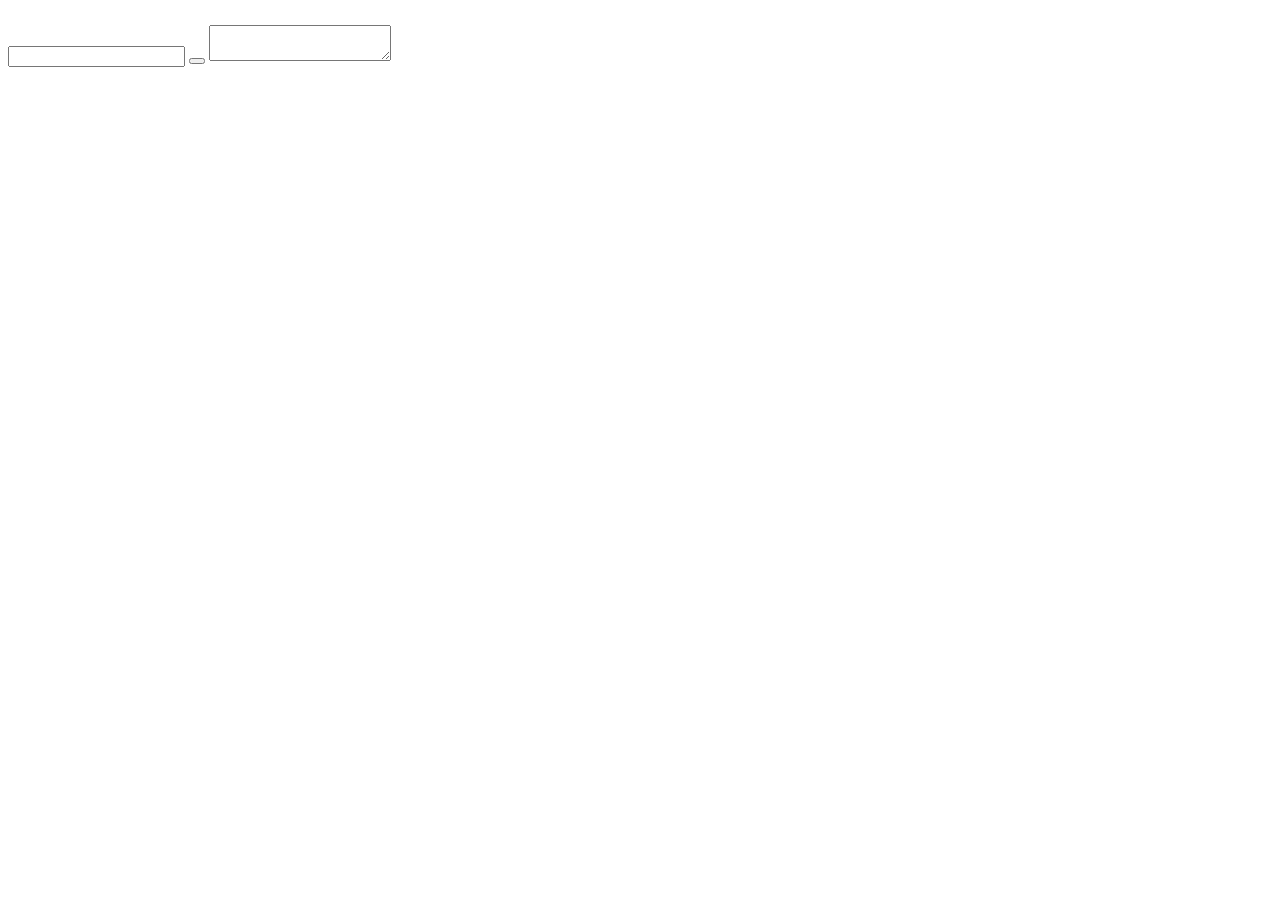
==== index.html @ dfd1ff41 "2- Commit: mudanças" ====
<!DOCTYPE html>
<html lang="pt-br">
<head>
    <meta charset="UTF-8">
    <meta name="viewport" content="width=device-width, initial-scale=1.0">
    <title>Vinharia Agnello</title>
    <!-- Inserção de meta tags no `<head>`: -->
    <!-- `meta keywords` -->
    <!-- `meta description` -->
</head>
<body>
    <!-- Uso de headings (`h1` a `h6`) e parágrafos -->
    <h1> </h1>
    <h2> </h2>
    <h3> </h3>
    <h4> </h4>
    <h5> </h5>
    <h6> </h6>

    <p> </p>

    <!-- Pelo menos uma lista (`ul` ou `ol`) -->
    <ul> </ul> 
    <!--  OU  -->
    <ol> </ol> 

    <!-- Pelo menos uma tabela HTML -->
    <table> </table> 

    <!-- Um formulário de contato com: -->
    <input type="text">         <!-- `input` para nome e e-mail -->
    <label for=""></label>      <!-- Uso de `label` associado aos campos -->
    
    <button> </button>          <!-- `button` de envio -->

    <textarea name="" id=""></textarea>   <!-- `textarea` para mensagem -->


    <!-- >Uso de tags semânticas: `header`, `main`, `nav`, `footer`, `section`, etc. -->
     <header> </header>
     <main> </main>
     <nav> </nav>
     <footer> </footer>
     <section> </section>

</body>
</html>
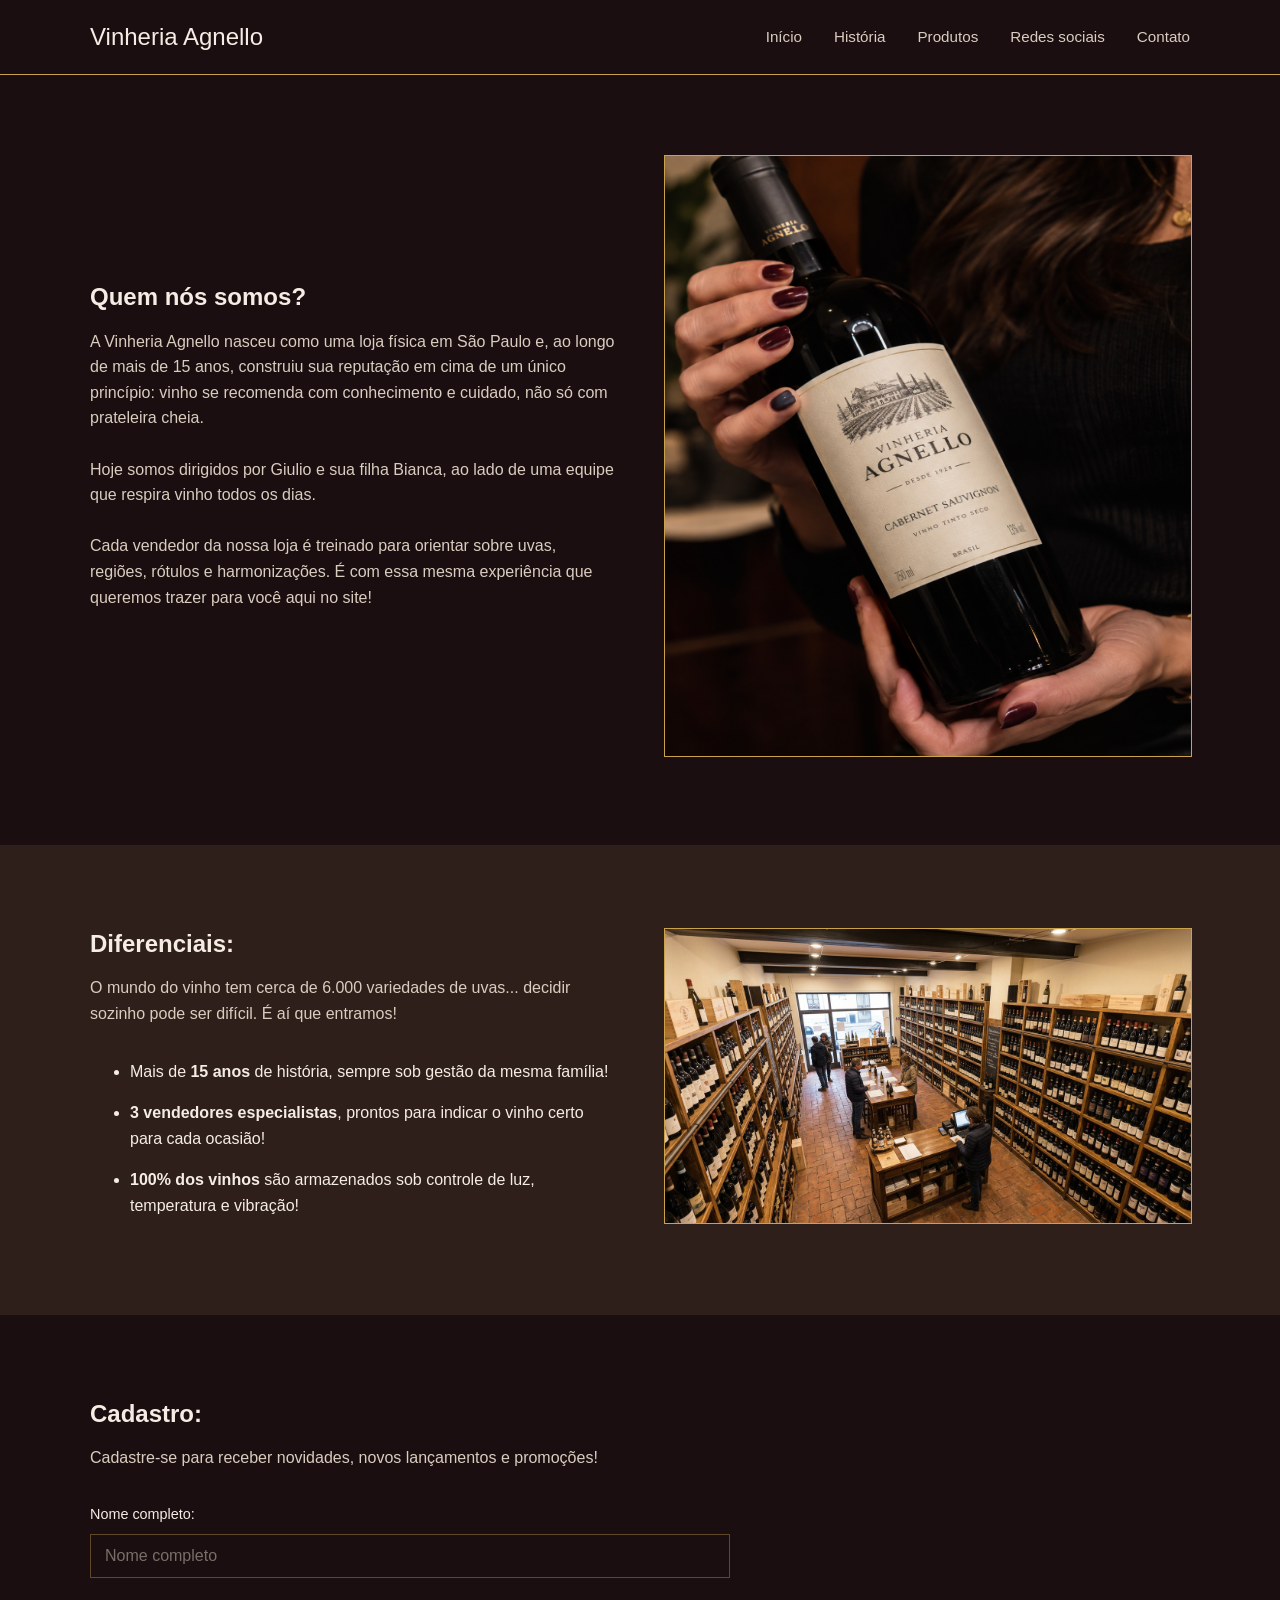
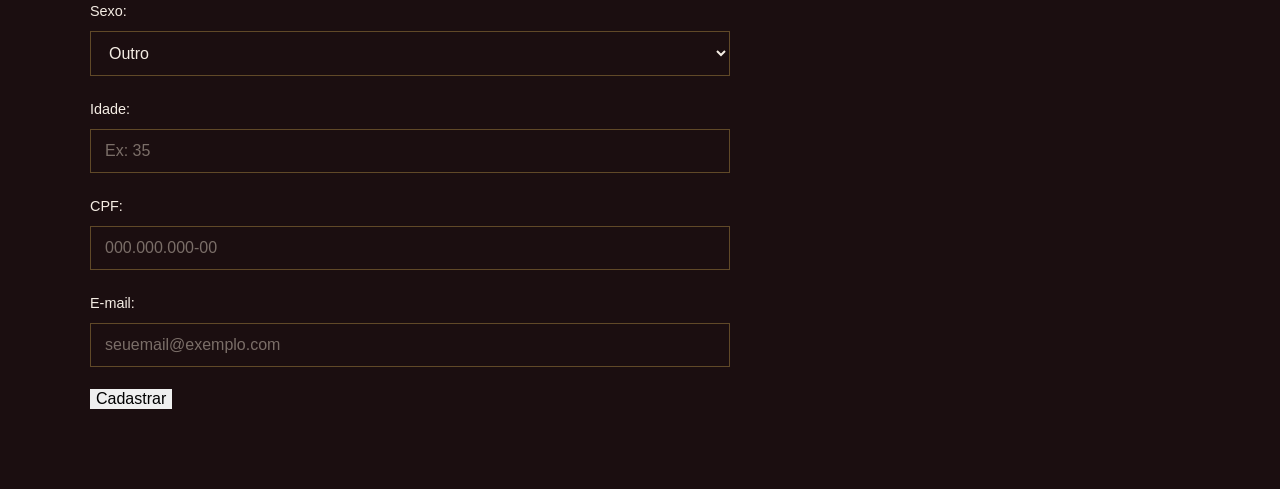
==== commit fd73363c: "3- Commit: Programando Index e a primeira página" ====
--- a/index.html
+++ b/index.html
@@ -3,45 +3,124 @@
 <head>
     <meta charset="UTF-8">
     <meta name="viewport" content="width=device-width, initial-scale=1.0">
-    <title>Vinharia Agnello</title>
-    <!-- Inserção de meta tags no `<head>`: -->
-    <!-- `meta keywords` -->
-    <!-- `meta description` -->
+    <link rel="stylesheet" href="src/css/style.css" /> 
+    <title>Vinheria Agnello: Vinhos e Consultoria Especializada em São Paulo</title>                         
 </head>
-<body>
-    <!-- Uso de headings (`h1` a `h6`) e parágrafos -->
-    <h1> </h1>
-    <h2> </h2>
-    <h3> </h3>
-    <h4> </h4>
-    <h5> </h5>
-    <h6> </h6>
+<body class="pagina">                                                              
+    <!-- links das outras páginas -->
+    <header class="cabecalho">                                                
+        <div class="container barraNavegacao">
+            <a href="index.html" class="marca">Vinheria <span>Agnello</span></a>
+            <nav aria-label="Navegação principal">
+                <ul class="menuPrincipal">
+                    <li><a href="index.html" aria-current="page">Início</a></li>
+                    <li><a href="src/pages/pag1Historia.html">História</a></li>
+                    <li><a href="src/pages/pag2Produtos.html">Produtos</a></li>
+                    <li><a href="src/pages/pag3RedesSociais.html">Redes sociais</a></li>
+                    <li><a href="src/pages/pag4Contatos.html">Contato</a></li>
+                </ul>
+            </nav>
+        </div>
+    </header>
+    <!-- -------------------------------------------------------------------------------------------- -->
+    
+    <main>
+        <!-- mini apresentação -->
+        <section class="secao">  
+            <div class="container gradeSobre">
+                <div>
+                    <div class="cabecalhoSecao">
+                        <h1>Quem nós somos?</h1>
+                        <p> A Vinheria Agnello nasceu como uma loja física em São Paulo e, ao longo de mais de 15 anos, construiu sua reputação
+                            em cima de um único princípio: vinho se recomenda com conhecimento e cuidado, não só com prateleira cheia. </p> <br>
+                        <p> Hoje somos dirigidos por Giulio e sua filha Bianca, ao lado de uma equipe que respira vinho todos os dias. </p> <br>
+                        <p> Cada vendedor da nossa loja é treinado para orientar sobre uvas, regiões, rótulos e harmonizações. É com essa mesma
+                            experiência que queremos trazer para você aqui no site! </p> 
+                    </div>
+                </div>
+                <div>
+                    <img src="src/assets/imgs/segurando-vinho.png" width="500" height="600"/>
+                </div>
+            </div>
+        </section>
+        <!-- ---------------------------------------------------------------------------------------- -->
 
-    <p> </p>
+        <!-- o diferecial da empresa -->
+        <section class="secao secaoAlt">
+            <div class="container gradeSobre">
+                <div>
 
-    <!-- Pelo menos uma lista (`ul` ou `ol`) -->
-    <ul> </ul> 
-    <!--  OU  -->
-    <ol> </ol> 
+                    <div class="cabecalhoSecao">
+                        <h2>Diferenciais:</h2>
+                        <p>O mundo do vinho tem cerca de 6.000 variedades de uvas... decidir sozinho pode ser difícil. É aí que entramos!</p>
+                    </div>
 
-    <!-- Pelo menos uma tabela HTML -->
-    <table> </table> 
+                    <ul class="listaDiferenciais">
+                        <li>
+                            <p> Mais de <strong>15 anos</strong> de história, sempre sob gestão da mesma família!</p>
+                        </li>
 
-    <!-- Um formulário de contato com: -->
-    <input type="text">         <!-- `input` para nome e e-mail -->
-    <label for=""></label>      <!-- Uso de `label` associado aos campos -->
-    
-    <button> </button>          <!-- `button` de envio -->
+                        <li>
+                            <p> <strong>3 vendedores especialistas</strong>, prontos para indicar o vinho certo para cada ocasião!</p>
+                        </li>
+                        
+                        <li>
+                            <p> <strong>100% dos vinhos</strong> são armazenados sob controle de luz, temperatura e vibração!</p>
+                        </li>
+                    </ul>
+                </div>
+                <div>
+                    <img src="src/assets/imgs/interior-fora.png" />
+                </div>
+            </div>
+        </section>
+        <!-- ---------------------------------------------------------------------------------------- -->
 
-    <textarea name="" id=""></textarea>   <!-- `textarea` para mensagem -->
+        <!-- campo do formuláio -->
+        <section class="secao" id="cadastro">
+            <div class="container">
 
+                <div class="cabecalhoSecao">
+                    <h2>Cadastro:</h2>
+                    <p>Cadastre-se para receber novidades, novos lançamentos e promoções!</p>
+                </div>
 
-    <!-- >Uso de tags semânticas: `header`, `main`, `nav`, `footer`, `section`, etc. -->
-     <header> </header>
-     <main> </main>
-     <nav> </nav>
-     <footer> </footer>
-     <section> </section>
+                <form class="formularioCadastro">
+                    <div class="campo">
+                        <label for="nome">Nome completo:</label>
+                        <input type="text" id="nome" name="nome" placeholder="Nome completo" required />
+                    </div>
 
+                    <div class="campo">
+                        <label for="sexo">Sexo:</label>
+                        <select id="sexo" name="sexo" required>
+                            <option value="outro">Outro</option>
+                            <option value="feminino">Feminino</option>
+                            <option value="masculino">Masculino</option>
+                        </select>
+                    </div>
+
+                    <div class="campo">
+                        <label for="idade">Idade:</label>
+                        <input type="number" id="idade" name="idade" min="18" max="120" placeholder="Ex: 35" required />
+                    </div>
+
+                    <div class="campo">
+                        <label for="cpf">CPF:</label>
+                        <input type="text" id="cpf" name="cpf" placeholder="000.000.000-00" inputmode="numeric" required />
+                    </div>
+
+                    <div class="campo">
+                        <label for="email">E-mail:</label>
+                        <input type="email" id="email" name="email" placeholder="seuemail@exemplo.com" required />
+                    </div>
+
+                    <button type="submit" class="botao">Cadastrar</button>
+
+                </form>
+            </div>
+        </section>
+        <!-- ---------------------------------------------------------------------------------------- -->
+  </main>
 </body>
 </html>
--- a/src/css/style.css
+++ b/src/css/style.css
@@ -0,0 +1,137 @@
+/* estilo da página */
+.pagina {
+  margin: 0;                         
+  background-color: #1b0e10;     
+  color: #f5ede4;                  
+  font-family: "Inter", sans-serif;  
+  line-height: 1.6;                  
+}
+
+/* ------------------------------------------------------------------------------------------------------------ */
+
+/* estilo do cabeçalho, da página e da diferenciação */
+.cabecalho {
+  background-color: #1b0e10;
+  border-bottom: 1px solid #c9a24b;  
+  padding: 18px 0;                    
+}
+
+.barraNavegacao {
+  display: flex;                    
+  align-items: center;
+  justify-content: space-between;   
+  max-width: 1100px;               
+  margin: 0 auto;
+  padding: 0 24px;                  
+}
+
+.marca {
+  font-size: 1.5rem;
+  color: #f5ede4;
+  text-decoration: none;   
+}
+
+.menuPrincipal {
+  list-style: none;  
+  display: flex;      
+  gap: 32px;
+  margin: 0;
+  padding: 0;
+}
+
+.menuPrincipal a {
+  color: #d9cdbf;
+  text-decoration: none;
+  font-size: 0.95rem;
+}
+
+/* ------------------------------------------------------------------------------------------------------------ */
+
+/* estilo da diferenciação */
+
+.container {
+  max-width: 1100px;
+  margin: 0 auto;
+  padding: 0 24px;
+}
+
+.secao {
+  padding: 80px 0;
+}
+
+.secaoAlt {
+  background-color: #2e1f1a;
+}
+
+.cabecalhoSecao {
+  max-width: 60ch;
+  margin-bottom: 32px;
+}
+
+.cabecalhoSecao h1, .cabecalhoSecao h2 {
+  color: #f5ede4;
+  margin: 0 0 12px;
+}
+
+.cabecalhoSecao p {
+  color: #d9cdbf;
+  margin: 0;
+}
+
+.gradeSobre {
+  display: grid;
+  grid-template-columns: 1fr 1fr;
+  gap: 48px;
+  align-items: center;
+}
+
+.gradeSobre img {
+  width: 100%;
+  border: 1px solid #c9a24b;
+}
+
+/* ------------------------------------------------------------------------------------------------------------ */
+
+/* estilo do questionário */
+
+.formularioCadastro {
+  max-width: 640px;
+  display: grid;
+  gap: 22px;
+}
+
+.campo {
+  display: grid;
+  gap: 8px;
+}
+
+.campo label {
+  font-size: 0.9rem;
+  color: var(--cor-dourado);
+}
+
+.campo input, .campo select {
+  background-color: var(--cor-fundo);
+  border: 1px solid rgba(201, 162, 75, 0.4);
+  color: var(--cor-papel);
+  font-family: var(--fonte-corpo);
+  font-size: 1rem;
+  padding: 12px 14px;
+}
+
+.campo input::placeholder {
+  color: rgba(217, 205, 191, 0.5);
+}
+
+.formularioCadastro .botao {
+  justify-self: start;
+  border: none;
+  font-size: 1rem;
+}
+
+#sexo option {
+  background-color: #2e1f1a;
+  color: #f5ede4;
+}
+
+/* ------------------------------------------------------------------------------------------------------------ */
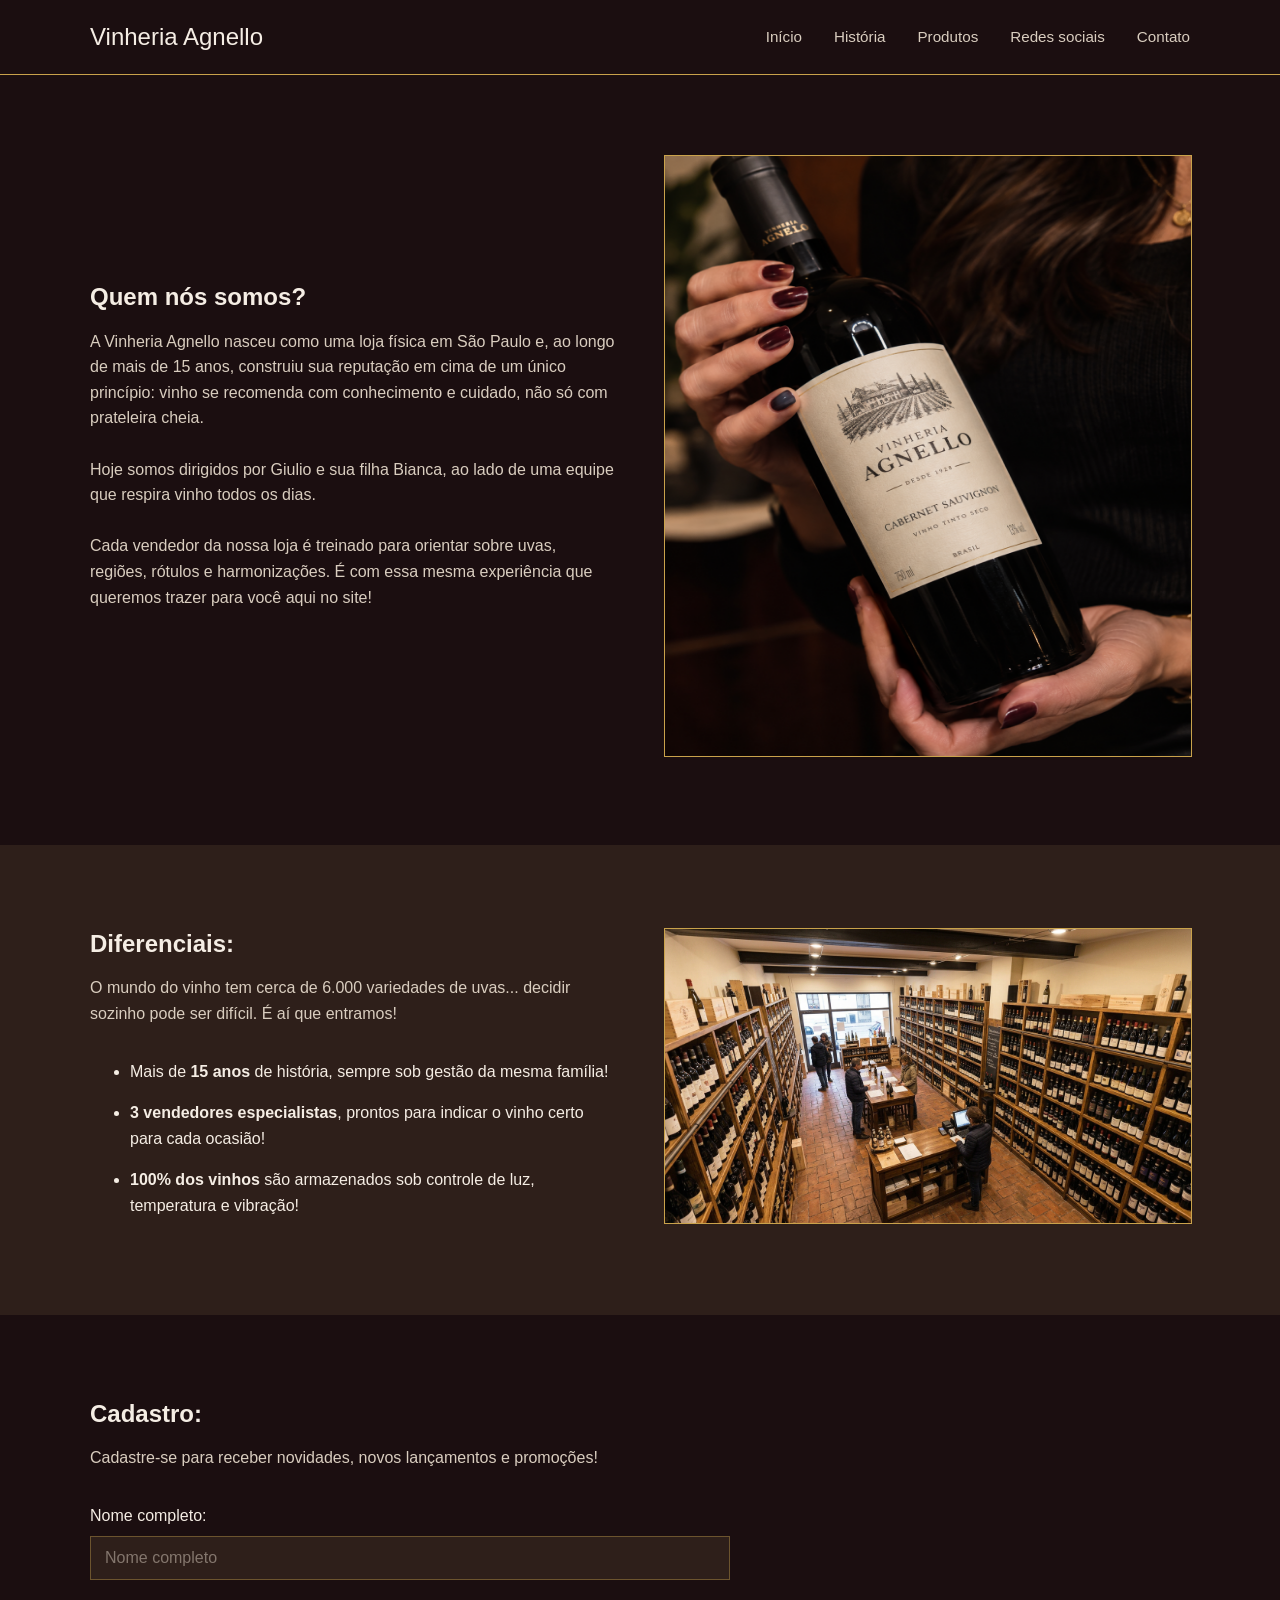
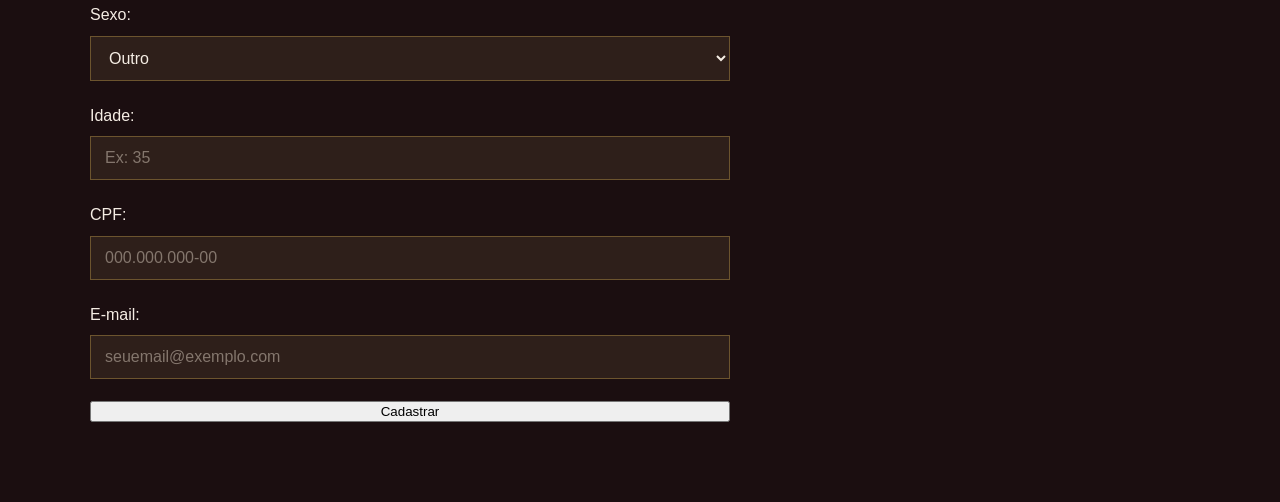
==== commit 5d0166fa: "9- Commit: Atualizando udo" ====
--- a/index.html
+++ b/index.html
@@ -3,6 +3,8 @@
 <head>
     <meta charset="UTF-8">
     <meta name="viewport" content="width=device-width, initial-scale=1.0">
+    <meta name="description" content="Vinheria Agnello: vinhos e consultoria especializada em São Paulo. Conheça a loja e cadastre-se para receber novidades.">
+    <meta name="keywords" content="vinheria, vinhos, São Paulo, consultoria de vinhos, harmonização, Agnello">
     <link rel="stylesheet" href="src/css/style.css" /> 
     <title>Vinheria Agnello: Vinhos e Consultoria Especializada em São Paulo</title>                         
 </head>
@@ -115,7 +117,7 @@
                         <input type="email" id="email" name="email" placeholder="seuemail@exemplo.com" required />
                     </div>
 
-                    <button type="submit" class="botao">Cadastrar</button>
+                    <button type="submit">Cadastrar</button>
 
                 </form>
             </div>
--- a/src/css/style.css
+++ b/src/css/style.css
@@ -1,4 +1,4 @@
-/* estilo da página */
+/* estilo das páginas */
 .pagina {
   margin: 0;                         
   background-color: #1b0e10;     
@@ -9,7 +9,7 @@
 
 /* ------------------------------------------------------------------------------------------------------------ */
 
-/* estilo do cabeçalho, da página e da diferenciação */
+/* estilo utilizados na página: index e etc */
 .cabecalho {
   background-color: #1b0e10;
   border-bottom: 1px solid #c9a24b;  
@@ -45,10 +45,6 @@
   font-size: 0.95rem;
 }
 
-/* ------------------------------------------------------------------------------------------------------------ */
-
-/* estilo da diferenciação */
-
 .container {
   max-width: 1100px;
   margin: 0 auto;
@@ -90,10 +86,6 @@
   border: 1px solid #c9a24b;
 }
 
-/* ------------------------------------------------------------------------------------------------------------ */
-
-/* estilo do questionário */
-
 .formularioCadastro {
   max-width: 640px;
   display: grid;
@@ -105,33 +97,173 @@
   gap: 8px;
 }
 
-.campo label {
-  font-size: 0.9rem;
+.listaContato strong {
+  display: block;
+  color: #c9a24b;
+  font-size: 0.85rem;
+  margin-bottom: 4px;
+  font-weight: 500;
+}
+
+.listaContato span {
+  color: #d9cdbf;
+}
+
+.campo textarea {
+  background-color: #1b0e10;
+  border: 1px solid rgba(201, 162, 75, 0.4);
+  color: #f5ede4;
+  font-family: "Inter", sans-serif;
+  font-size: 1rem;
+  padding: 12px 14px;
+  resize: vertical;
+  min-height: 120px;
+}
+
+.campo input::placeholder {
+  color: rgba(217, 205, 191, 0.5);
+}
+
+#sexo option {
+  background-color: #2e1f1a;
+  color: #f5ede4;
+}
+
+.campo input, .campo select, .campo textarea {
+  background-color: #2e1f1a;
+  border: 1px solid rgba(201, 162, 75, 0.4);
+  color: #f5ede4;
+  font-family: "Inter", sans-serif;
+  font-size: 1rem;
+  padding: 12px 14px;
+}
+
+/* ------------------------------------------------------------------------------------------------------------ */
+
+/* estilo utilizados na página: contato  */
+
+.gradeContato {
+  display: grid;
+  grid-template-columns: 1fr 1fr;
+  gap: 56px;
+}
+
+.listaContato {
+  list-style: none;
+  margin: 0 0 32px;
+  padding: 0;
+}
+
+.gradeContato img {
+  width: 100%;
+  height: auto;
+  border: 1px solid #c9a24b;
+}
+
+.listaContato li {
+  padding: 16px 0;
+  border-bottom: 1px solid rgba(201, 162, 75, 0.2);
+}
+
+.listaContato strong {
+  display: block;
   color: var(--cor-dourado);
-}
-
-.campo input, .campo select {
+  font-size: 0.85rem;
+  margin-bottom: 4px;
+  font-weight: 500;
+}
+
+.listaContato span {
+  color: var(--cor-texto-suave);
+}
+
+.campo textarea {
   background-color: var(--cor-fundo);
   border: 1px solid rgba(201, 162, 75, 0.4);
   color: var(--cor-papel);
   font-family: var(--fonte-corpo);
   font-size: 1rem;
   padding: 12px 14px;
-}
-
-.campo input::placeholder {
-  color: rgba(217, 205, 191, 0.5);
-}
-
-.formularioCadastro .botao {
-  justify-self: start;
-  border: none;
-  font-size: 1rem;
-}
-
-#sexo option {
-  background-color: #2e1f1a;
-  color: #f5ede4;
+  resize: vertical;
+  min-height: 120px;
+}
+
+/* ------------------------------------------------------------------------------------------------------------ */
+
+/* estilo utilizados na página: redes sociais */
+
+.redesLayout {
+    display: grid;
+    grid-template-columns: 1fr 1fr;
+    gap: 48px;
+    align-items: center;
+}
+
+.redesImagem {
+    margin: 0;
+}
+
+.redesImagem img {
+    width: 100%;
+    height: auto;
+    display: block;
+    border-radius: 12px;
+    object-fit: cover;
+}
+
+.videoRedes {
+  max-width: 800px;
+  aspect-ratio: 16 / 9;
+}
+
+.videoRedes iframe {
+  width: 100%;
+  height: 100%;
+  border: 0;
+}
+
+/* ------------------------------------------------------------------------------------------------------------ */
+
+/* estilo estilo utilizados na página: produtos */
+
+.cartaoHarmonizacao {
+  background-color: #2e1f1a;
+  border: 1px solid rgba(201, 162, 75, 0.4);
+  padding: 20px 24px;
+  margin-bottom: 20px;
+}
+
+.cartaoHarmonizacao h3 {
+  margin: 0 0 12px;
+  font-size: 1.3rem;
+  color: #c9a24b;
+}
+
+.grupoHarmonizacao {
+  padding: 14px 0;
+  border-top: 1px solid rgba(201, 162, 75, 0.2);
+}
+
+.grupoHarmonizacao h4 {
+  margin: 0 0 4px;
+  font-size: 1.1rem;
+  color: #f5ede4;
+}
+
+.grupoHarmonizacao h5 {
+  margin: 0 0 8px;
+  font-size: 1rem;
+  font-weight: 400;
+  color: #d9cdbf;
+}
+
+.grupoHarmonizacao h6 {
+  margin: 0;
+  font-size: 0.8rem;
+  font-weight: 500;
+  letter-spacing: 0.06em;
+  text-transform: uppercase;
+  color: #c9a24b;
 }
 
 /* ------------------------------------------------------------------------------------------------------------ */
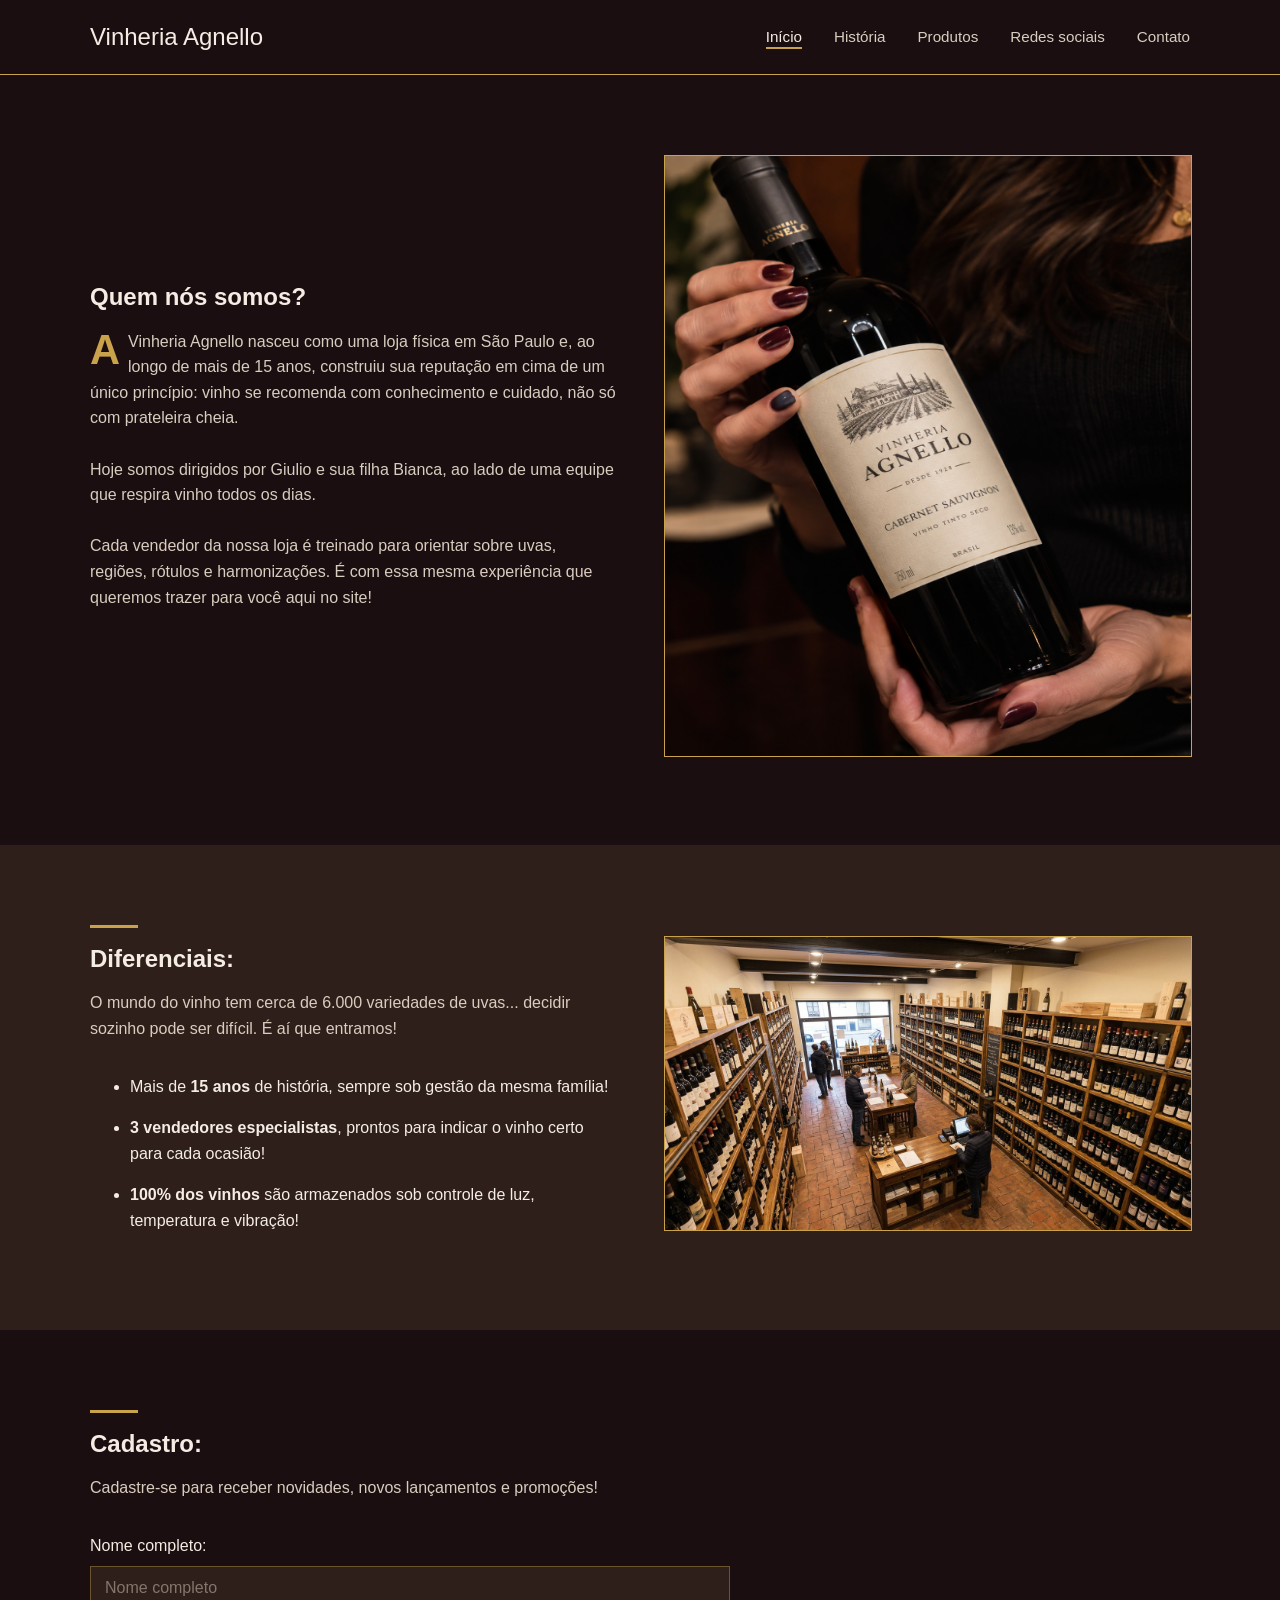
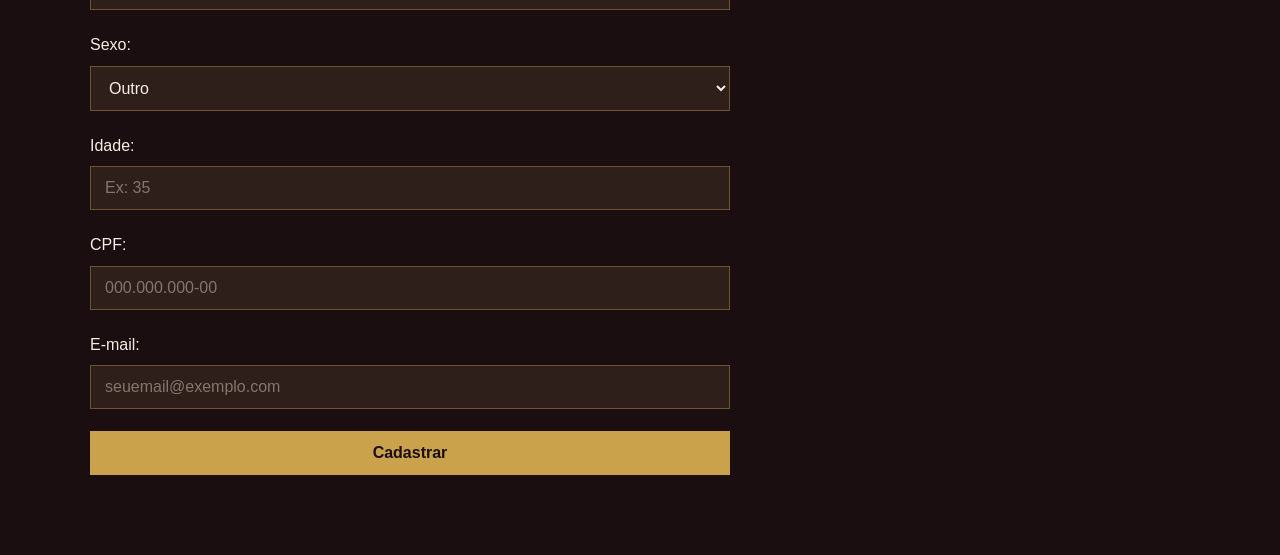
==== commit 5d526e02: "12- Commit: programando 'efeitos.css' e modificações no index e as outras quatro páginas" ====
--- a/index.html
+++ b/index.html
@@ -6,6 +6,7 @@
     <meta name="description" content="Vinheria Agnello: vinhos e consultoria especializada em São Paulo. Conheça a loja e cadastre-se para receber novidades.">
     <meta name="keywords" content="vinheria, vinhos, São Paulo, consultoria de vinhos, harmonização, Agnello">
     <link rel="stylesheet" href="src/css/style.css" /> 
+    <link rel="stylesheet" href="src/css/efeitos.css">
     <title>Vinheria Agnello: Vinhos e Consultoria Especializada em São Paulo</title>                         
 </head>
 <body class="pagina">                                                              
--- a/src/css/efeitos.css
+++ b/src/css/efeitos.css
@@ -0,0 +1,225 @@
+/* animação das páginas */
+
+@keyframes entradaSuave {
+  from {
+    opacity: 0;
+    transform: translateY(24px);
+  }
+  to {
+    opacity: 1;
+    transform: translateY(0);
+  }
+}
+
+@keyframes pulsar {
+  0%, 100% {
+    color: #f5ede4;
+    text-shadow: 0 0 0 rgba(201, 162, 75, 0);
+  }
+  50% {
+    color: #c9a24b;
+    text-shadow: 0 0 10px rgba(201, 162, 75, 0.8);
+  }
+}
+
+.secao .container {
+  animation: entradaSuave 0.8s ease-out both;
+}
+
+.ultimasUnidades {
+  animation: pulsar 2s ease-in-out infinite;
+  font-weight: 600;
+}
+
+/* ------------------------------------------------------------------------------------------------------------ */
+
+/* pseudo-elementos */
+
+::selection {
+  background-color: #c9a24b;
+  color: #1b0e10;
+}
+
+.menuPrincipal a {
+  position: relative;
+  padding-bottom: 4px;
+  transition: color 0.3s ease;
+}
+
+.menuPrincipal a::after {
+  content: "";
+  position: absolute;
+  left: 0;
+  bottom: 0;
+  width: 100%;
+  height: 2px;
+  background-color: #c9a24b;
+  transform: scaleX(0);            
+  transform-origin: left;
+  transition: transform 0.3s ease;
+}
+
+.menuPrincipal a:hover::after, .menuPrincipal a[aria-current="page"]::after {
+  transform: scaleX(1);
+}
+
+.cabecalhoSecao h2::before {
+  content: "";
+  display: block;
+  width: 48px;
+  height: 3px;
+  margin-bottom: 12px;
+  background-color: #c9a24b;
+  transition: width 0.4s ease;
+}
+
+.cabecalhoSecao:hover h2::before {
+  width: 96px;
+}
+
+.gradeSobre .cabecalhoSecao h1 + p::first-letter {
+  font-size: 2.6rem;
+  font-weight: 700;
+  color: #c9a24b;
+  float: left;
+  line-height: 1;
+  margin-right: 8px;
+}
+
+/* ------------------------------------------------------------------------------------------------------------ */
+
+/* pseudo-classes e transições */
+
+.menuPrincipal a:not([aria-current="page"]):hover {
+  color: #c9a24b;
+}
+
+.menuPrincipal a[aria-current="page"] {
+  color: #f5ede4;
+}
+
+.marca {
+  transition: color 0.3s ease;
+}
+
+.marca:hover {
+  color: #c9a24b;
+}
+
+.campo input, .campo select, .campo textarea {
+  transition: border-color 0.3s ease, box-shadow 0.3s ease;
+}
+
+.campo input:focus, .campo select:focus, .campo textarea:focus {
+  outline: none;
+  border-color: #c9a24b;
+  box-shadow: 0 0 0 3px rgba(201, 162, 75, 0.25);
+}
+
+button {
+  background-color: #c9a24b;
+  color: #1b0e10;
+  border: 1px solid #c9a24b;
+  font-family: "Inter", sans-serif;
+  font-size: 1rem;
+  font-weight: 600;
+  padding: 12px 24px;
+  cursor: pointer;
+  transition: background-color 0.3s ease, color 0.3s ease,
+              transform 0.2s ease, box-shadow 0.3s ease;
+}
+
+button:hover {
+  background-color: transparent;
+  color: #c9a24b;
+  transform: scale(1.05);            /* TRANSFORMAÇÃO 2: scale */
+  box-shadow: 0 6px 16px rgba(0, 0, 0, 0.4);
+}
+
+button:active {
+  transform: scale(0.97);
+}
+
+button:focus-visible, a:focus-visible {
+  outline: 2px solid #c9a24b;
+  outline-offset: 3px;
+}
+
+.cabecalhoSecao a {
+  color: #c9a24b;
+  transition: color 0.3s ease;
+}
+
+.cabecalhoSecao a:hover {
+  color: #f5ede4;
+}
+
+.cartaoHarmonizacao {
+  transition: transform 0.3s ease, box-shadow 0.3s ease, border-color 0.3s ease;
+}
+
+.cartaoHarmonizacao:hover {
+  transform: translateY(-6px);       
+  border-color: #c9a24b;
+  box-shadow: 0 10px 24px rgba(0, 0, 0, 0.5);
+}
+
+.gradeSobre img, .gradeContato img, .redesImagem img {
+  transition: transform 0.4s ease, box-shadow 0.4s ease;
+}
+
+.gradeSobre img:hover, .gradeContato img:hover, .redesImagem img:hover {
+  transform: scale(1.03);
+  box-shadow: 0 10px 28px rgba(0, 0, 0, 0.5);
+}
+
+/* ------------------------------------------------------------------------------------------------------------ */
+
+/* pseudo-classes adicionais para a tabela em "pag2Produtos.html" */
+
+.tabelaRolagem {
+  overflow-x: auto;
+}
+
+.tabelaProdutos {
+  width: 100%;
+  border-collapse: collapse;
+  font-size: 0.9rem;
+}
+
+.tabelaProdutos th, .tabelaProdutos td {
+  padding: 12px 14px;
+  text-align: left;
+  border-bottom: 1px solid rgba(201, 162, 75, 0.2);
+}
+
+.tabelaProdutos th {
+  color: #c9a24b;
+  border-bottom: 2px solid #c9a24b;
+  white-space: nowrap;
+}
+
+.tabelaProdutos tr:nth-child(even) {
+  background-color: #2e1f1a;
+}
+
+.tabelaProdutos tr {
+  transition: background-color 0.3s ease;
+}
+
+.tabelaProdutos tr:not(:first-child):hover {
+  background-color: rgba(201, 162, 75, 0.15);
+}
+
+/* ------------------------------------------------------------------------------------------------------------ */
+
+/* acessibilidade */
+
+@media (prefers-reduced-motion: reduce) {
+  *,
+  *::before,
+  *::after {
+    animation: none !important;
+    transition: none !important;
+  }
+}
